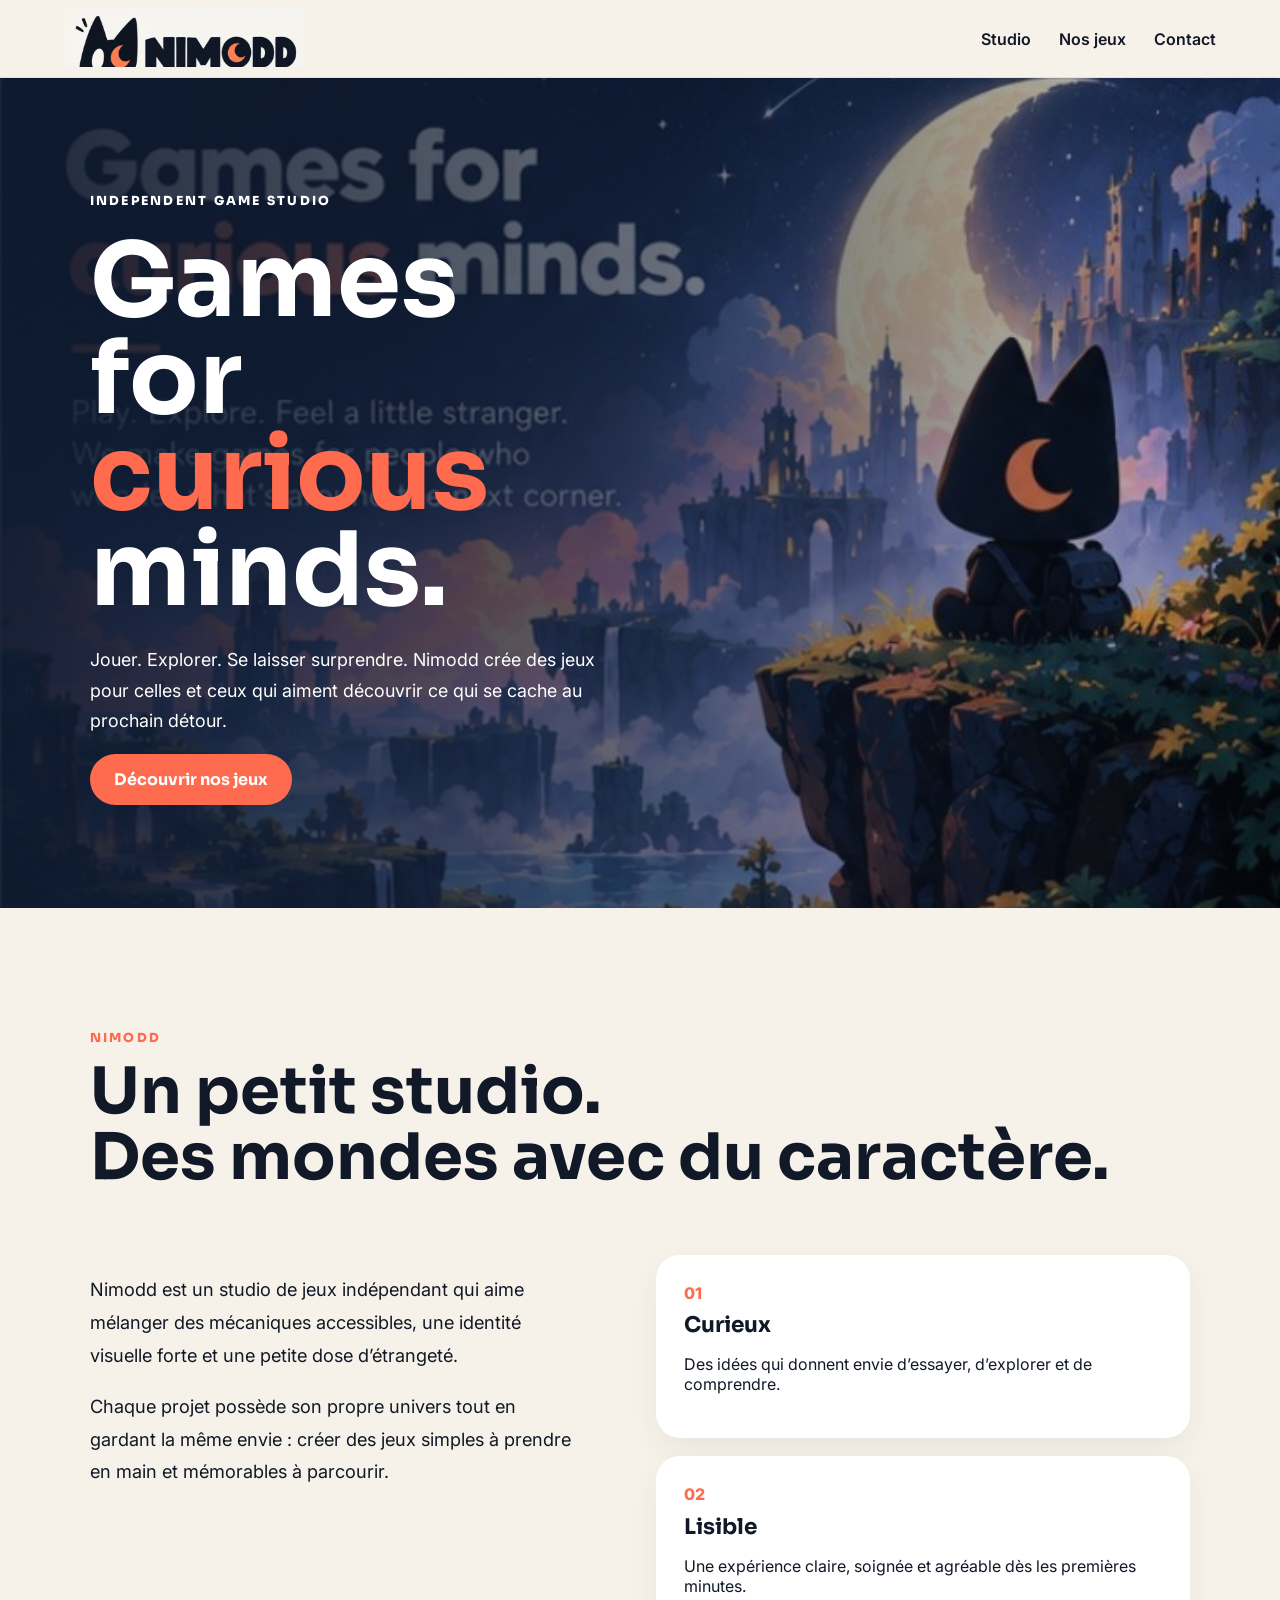
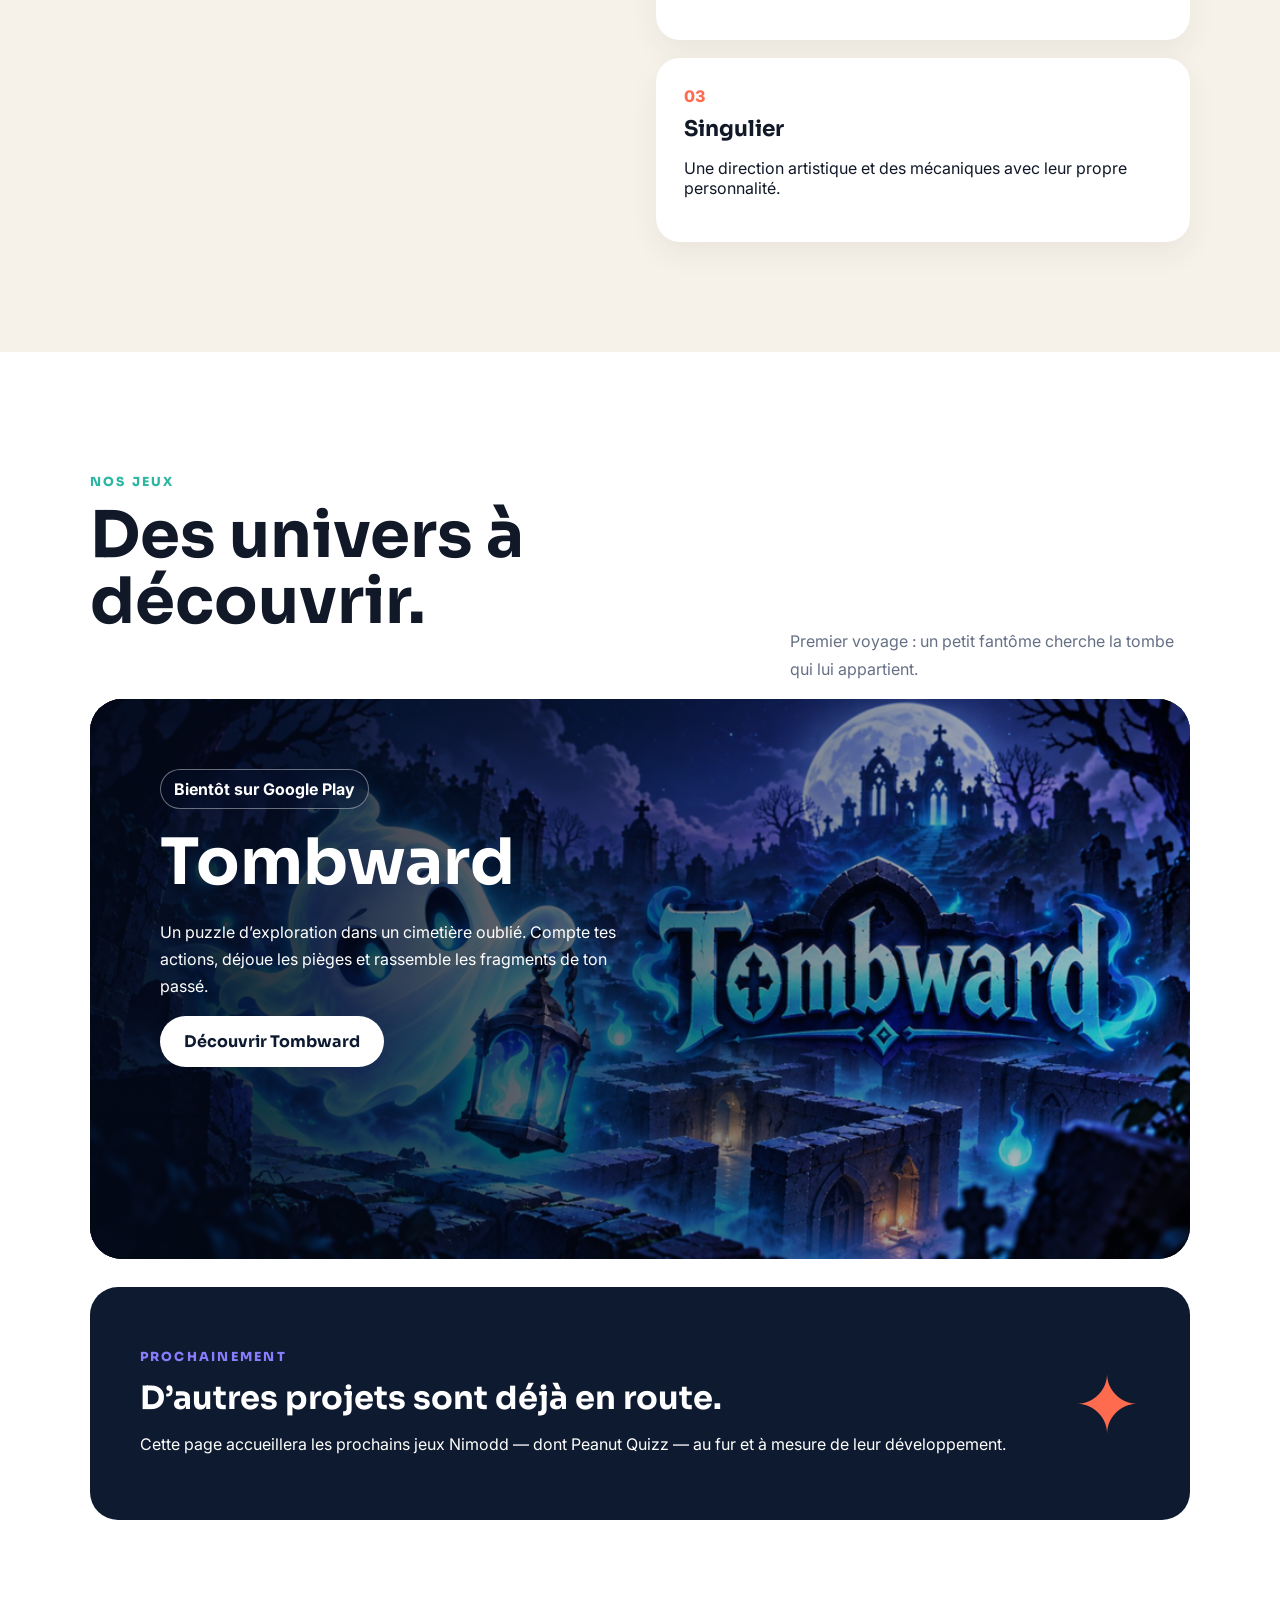
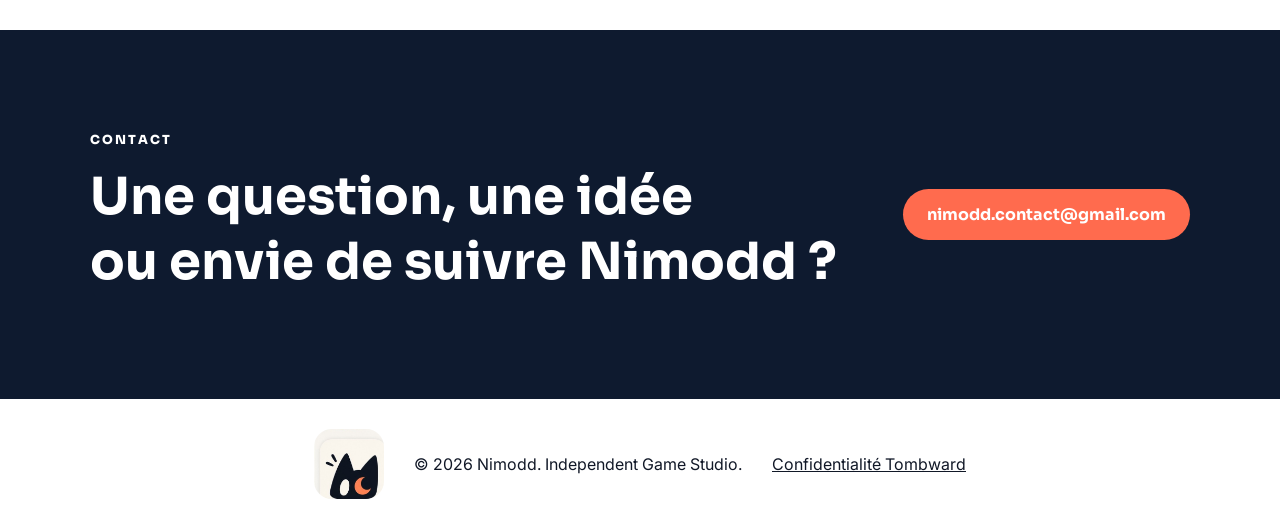
==== index.html @ 94c3b502 "Add first version of Nimodd website" ====
<!doctype html>
<html lang="fr">
<head>
  <meta charset="utf-8">
  <meta name="viewport" content="width=device-width,initial-scale=1">
  <meta name="description" content="Nimodd, studio de jeux indépendant. Des jeux pour les esprits curieux.">
  <title>Nimodd — Independent Game Studio</title>
  <link rel="preconnect" href="https://fonts.googleapis.com">
  <link rel="preconnect" href="https://fonts.gstatic.com" crossorigin>
  <link href="https://fonts.googleapis.com/css2?family=Inter:wght@400;500;600;700&family=Sora:wght@500;600;700;800&display=swap" rel="stylesheet">
  <link rel="stylesheet" href="assets/css/style.css">
</head>
<body>
  <header class="site-header">
    <a class="brand" href="#top"><img src="assets/nimodd/logo-primary.jpg" alt="Nimodd — Independent Game Studio"></a>
    <button class="menu-toggle" aria-label="Ouvrir le menu" aria-expanded="false">☰</button>
    <nav class="nav"><a href="#studio">Studio</a><a href="#games">Nos jeux</a><a href="#contact">Contact</a></nav>
  </header>
  <main id="top">
    <section class="hero">
      <img class="hero-bg" src="assets/nimodd/brand-world.jpg" alt="Univers Nimodd">
      <div class="hero-overlay"></div>
      <div class="hero-content">
        <p class="eyebrow">INDEPENDENT GAME STUDIO</p>
        <h1>Games for<br><span>curious</span> minds.</h1>
        <p>Jouer. Explorer. Se laisser surprendre. Nimodd crée des jeux pour celles et ceux qui aiment découvrir ce qui se cache au prochain détour.</p>
        <a class="button button-primary" href="#games">Découvrir nos jeux</a>
      </div>
    </section>

    <section id="studio" class="section">
      <div class="section-heading"><p class="eyebrow coral">NIMODD</p><h2>Un petit studio.<br>Des mondes avec du caractère.</h2></div>
      <div class="studio-grid">
        <div class="studio-copy"><p>Nimodd est un studio de jeux indépendant qui aime mélanger des mécaniques accessibles, une identité visuelle forte et une petite dose d’étrangeté.</p><p>Chaque projet possède son propre univers tout en gardant la même envie : créer des jeux simples à prendre en main et mémorables à parcourir.</p></div>
        <div class="values">
          <div class="value"><span>01</span><strong>Curieux</strong><p>Des idées qui donnent envie d’essayer, d’explorer et de comprendre.</p></div>
          <div class="value"><span>02</span><strong>Lisible</strong><p>Une expérience claire, soignée et agréable dès les premières minutes.</p></div>
          <div class="value"><span>03</span><strong>Singulier</strong><p>Une direction artistique et des mécaniques avec leur propre personnalité.</p></div>
        </div>
      </div>
    </section>

    <section id="games" class="section games-section">
      <div class="section-heading split-heading"><div><p class="eyebrow teal">NOS JEUX</p><h2>Des univers à découvrir.</h2></div><p>Premier voyage : un petit fantôme cherche la tombe qui lui appartient.</p></div>
      <article class="game-card">
        <img src="assets/tombward/banner.png" alt="Tombward">
        <div class="game-card-overlay"></div>
        <div class="game-card-content"><span class="status">Bientôt sur Google Play</span><h3>Tombward</h3><p>Un puzzle d’exploration dans un cimetière oublié. Compte tes actions, déjoue les pièges et rassemble les fragments de ton passé.</p><a class="button button-light" href="tombward/">Découvrir Tombward</a></div>
      </article>
      <div class="future-game"><div><p class="eyebrow lavender">PROCHAINEMENT</p><h3>D’autres projets sont déjà en route.</h3><p>Cette page accueillera les prochains jeux Nimodd — dont Peanut Quizz — au fur et à mesure de leur développement.</p></div><div class="future-symbol">✦</div></div>
    </section>

    <section id="contact" class="contact-section"><div><p class="eyebrow">CONTACT</p><h2>Une question, une idée<br>ou envie de suivre Nimodd ?</h2></div><a class="button button-primary" href="mailto:nimodd.contact@gmail.com">nimodd.contact@gmail.com</a></section>
  </main>
  <footer class="footer"><img src="assets/nimodd/logo-symbol.jpg" alt="Symbole Nimodd"><p>© <span id="year"></span> Nimodd. Independent Game Studio.</p><a href="tombward/privacy.html">Confidentialité Tombward</a></footer>
  <script src="assets/js/main.js"></script>
</body>
</html>
---- assets/css/style.css ----
:root{--midnight:#0e1a2f;--coral:#ff6b4e;--ivory:#f7f2e9;--teal:#2db7a3;--lav:#887cff;--ink:#111827;--muted:#667085}*{box-sizing:border-box}html{scroll-behavior:smooth}body{margin:0;font-family:Inter,system-ui,sans-serif;background:var(--ivory);color:var(--ink)}h1,h2,h3,.button,.eyebrow{font-family:Sora,Inter,sans-serif}.site-header{height:78px;display:flex;align-items:center;justify-content:space-between;padding:0 5vw;background:rgba(247,242,233,.96);position:sticky;top:0;z-index:30;border-bottom:1px solid rgba(14,26,47,.08)}.brand img{width:240px;height:60px;object-fit:cover;object-position:center}.nav{display:flex;gap:28px}.nav a,.wordmark{color:inherit;text-decoration:none;font-weight:600}.menu-toggle{display:none;background:none;border:0;font-size:1.5rem}.hero{min-height:82vh;position:relative;display:flex;align-items:center;overflow:hidden;background:var(--midnight)}.hero-bg{position:absolute;inset:0;width:100%;height:100%;object-fit:cover}.hero-overlay{position:absolute;inset:0;background:linear-gradient(90deg,rgba(14,26,47,.94) 0%,rgba(14,26,47,.62) 52%,rgba(14,26,47,.18) 100%)}.hero-content{position:relative;z-index:2;color:white;max-width:690px;padding:8vw 7vw}.eyebrow{letter-spacing:.18em;font-size:.78rem;font-weight:800}.hero h1{font-size:clamp(3rem,8vw,6.6rem);line-height:.94;margin:.25em 0}.hero h1 span{color:var(--coral)}.hero-content>p:not(.eyebrow){font-size:1.12rem;line-height:1.7;max-width:620px}.button{display:inline-block;text-decoration:none;border-radius:999px;padding:15px 24px;font-weight:700}.button-primary{background:var(--coral);color:white}.button-light{background:white;color:var(--midnight)}.section{padding:110px 7vw}.section-heading h2{font-size:clamp(2rem,5vw,4rem);margin:.2em 0 1em;line-height:1.03}.coral{color:var(--coral)}.teal{color:var(--teal)}.lavender{color:var(--lav)}.studio-grid{display:grid;grid-template-columns:1fr 1.1fr;gap:80px}.studio-copy{font-size:1.14rem;line-height:1.8}.values{display:grid;gap:18px}.value{background:white;border-radius:24px;padding:28px;box-shadow:0 12px 30px rgba(14,26,47,.06)}.value span{color:var(--coral);font-weight:800}.value strong{font-family:Sora;display:block;font-size:1.35rem;margin:.4em 0}.games-section{background:white}.split-heading{display:flex;align-items:end;justify-content:space-between;gap:40px}.split-heading>p{max-width:400px;color:var(--muted);line-height:1.7}.game-card{position:relative;border-radius:32px;overflow:hidden;min-height:560px;background:var(--midnight)}.game-card>img{position:absolute;width:100%;height:100%;object-fit:cover}.game-card-overlay{position:absolute;inset:0;background:linear-gradient(90deg,rgba(3,9,24,.93),rgba(3,9,24,.2))}.game-card-content{position:relative;color:#fff;z-index:2;max-width:600px;padding:70px}.game-card-content h3{font-size:4rem;margin:.2em 0}.game-card-content p{line-height:1.7}.status{display:inline-block;border:1px solid rgba(255,255,255,.4);background:rgba(7,18,43,.38);backdrop-filter:blur(10px);padding:9px 13px;border-radius:999px;font-weight:700}.future-game{margin-top:28px;border-radius:28px;background:var(--midnight);color:white;padding:50px;display:flex;justify-content:space-between;align-items:center}.future-game h3{font-size:2rem;margin:.3em 0}.future-symbol{font-size:5rem;color:var(--coral)}.contact-section{background:var(--midnight);color:white;padding:90px 7vw;display:flex;justify-content:space-between;align-items:center;gap:30px}.contact-section h2{font-size:clamp(2rem,4vw,3.5rem);margin:.3em 0}.footer{min-height:120px;display:flex;align-items:center;justify-content:center;gap:30px;flex-wrap:wrap;padding:30px 5vw;background:#fff}.footer img{width:70px;height:70px;object-fit:cover;border-radius:18px}.footer a{color:inherit}.dark-header{background:#081225;color:white;border-color:rgba(255,255,255,.08)}.tombward-page{background:#071124;color:#eaf5ff}.tomb-hero{min-height:72vh;position:relative;display:flex;align-items:end;overflow:hidden}.tomb-hero>img{position:absolute;inset:0;width:100%;height:100%;object-fit:cover}.tomb-overlay{position:absolute;inset:0;background:linear-gradient(0deg,rgba(4,10,25,.98),rgba(4,10,25,.1) 75%)}.tomb-copy{position:relative;padding:8vw 7vw;max-width:760px}.tomb-copy h1{font-size:clamp(4rem,10vw,8rem);margin:.12em 0}.tomb-tagline{font-family:Sora;font-size:1.5rem;color:#8eeaff}.button-ghost{border:1px solid #6ce9ff;color:#c7f7ff;margin-top:15px}.tomb-section{background:#08152a}.features{display:grid;grid-template-columns:repeat(2,1fr);gap:20px}.features article{padding:30px;border:1px solid rgba(118,226,255,.14);border-radius:24px;background:rgba(255,255,255,.035)}.features h3{color:#9eeeff}.features p{color:#bcc9dc;line-height:1.7}.gallery-section{background:#050d1d}.screens{display:grid;grid-template-columns:repeat(5,1fr);gap:16px;overflow-x:auto}.screens img{width:100%;min-width:210px;border-radius:20px;border:1px solid rgba(255,255,255,.12)}.story-cta{padding:90px 7vw;background:linear-gradient(135deg,#101c3c,#061124);display:grid;grid-template-columns:260px 1fr;align-items:center;gap:50px}.story-cta img{width:100%;border-radius:30px}.story-cta h2{font-size:clamp(2.2rem,5vw,4.5rem);margin:.2em 0}.tomb-footer{background:#050b18;color:#b6c7dc}.legal{max-width:850px;margin:auto;padding:80px 24px;line-height:1.75}.legal h1{font-size:2.5rem}.legal h2{margin-top:2em}.legal-note{padding:20px;border-radius:14px;background:#fff3cd;color:#664d03}@media(max-width:800px){.site-header{height:auto;min-height:72px}.brand img{width:190px;height:50px}.menu-toggle{display:block}.nav{display:none;position:absolute;top:72px;left:0;right:0;background:var(--ivory);padding:20px 7vw;flex-direction:column}.dark-header .nav{background:#081225}.nav.open{display:flex}.hero{min-height:74vh}.hero-content{padding:80px 7vw}.section{padding:75px 7vw}.studio-grid,.story-cta{grid-template-columns:1fr}.features{grid-template-columns:1fr}.split-heading,.contact-section{align-items:flex-start;flex-direction:column}.game-card{min-height:640px}.game-card-content{padding:45px 28px}.game-card-content h3{font-size:3rem}.screens{grid-template-columns:repeat(5,72vw)}.footer{font-size:.85rem}}
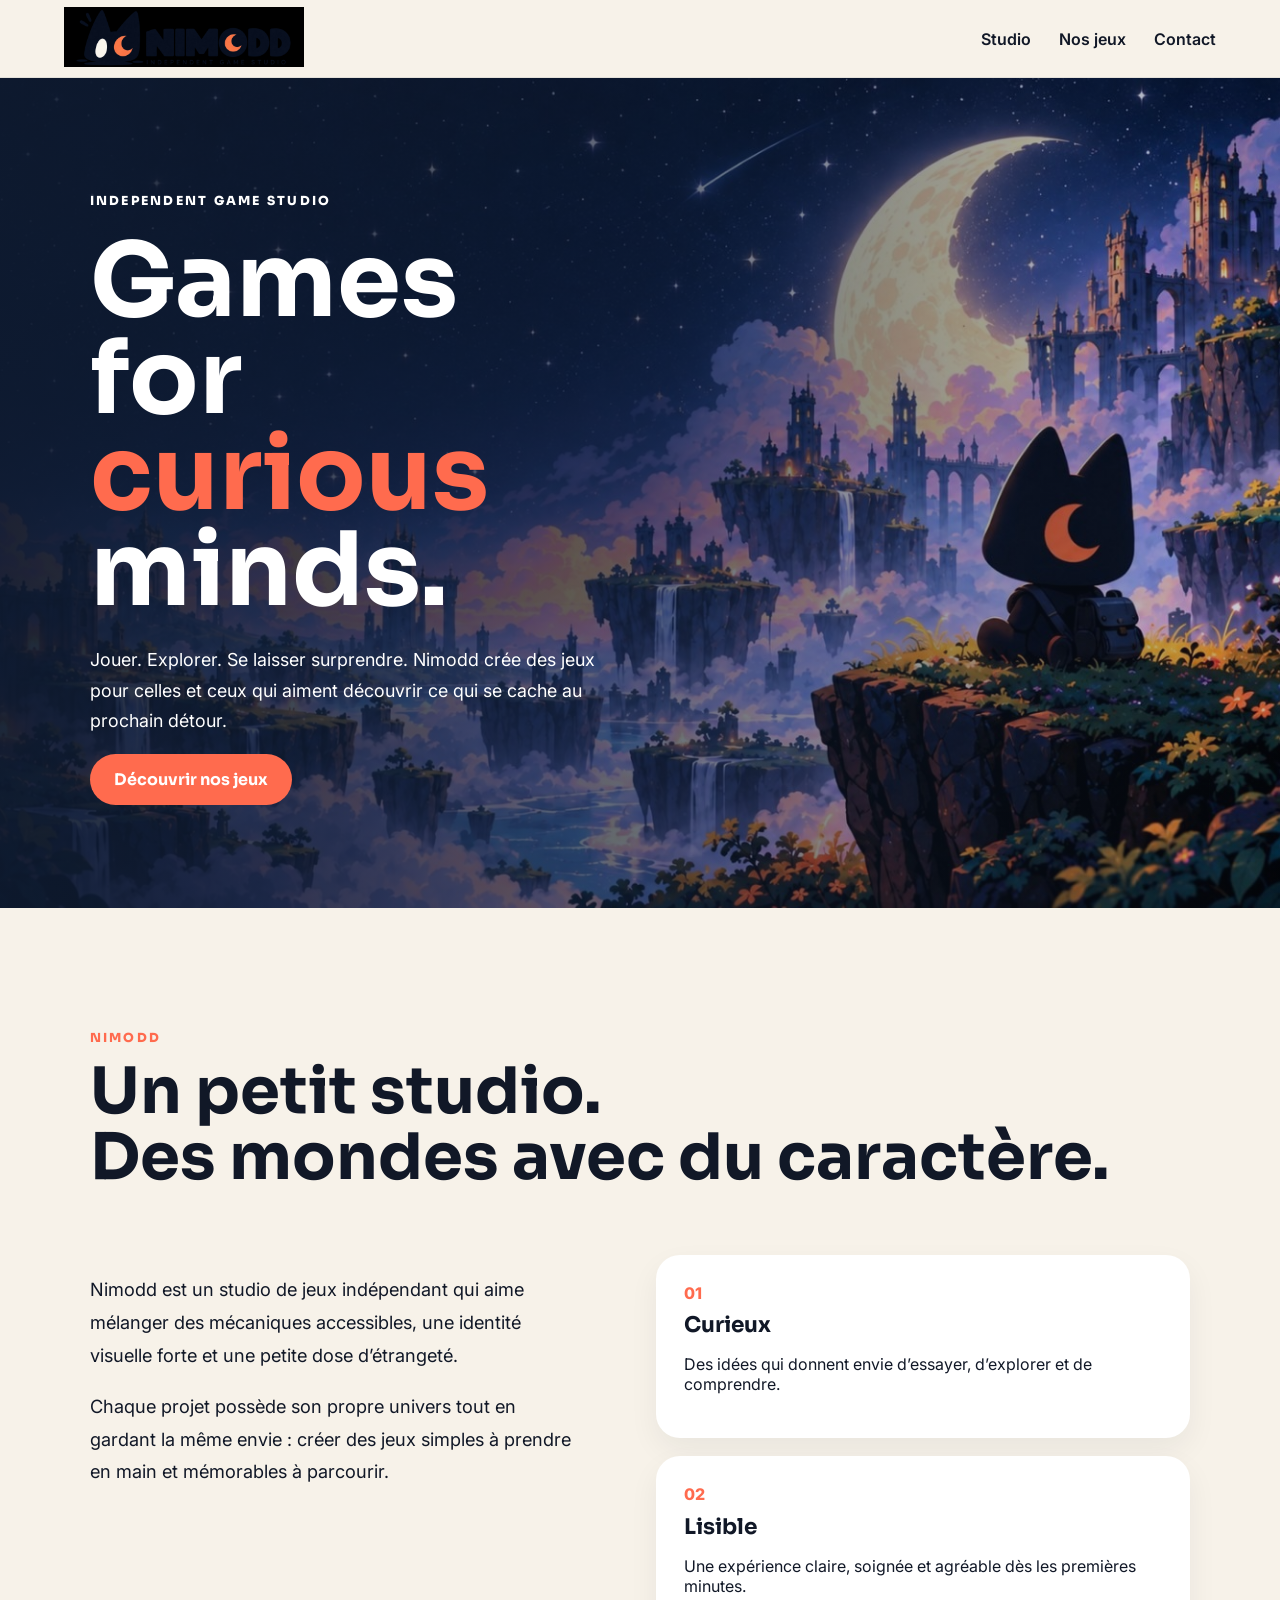
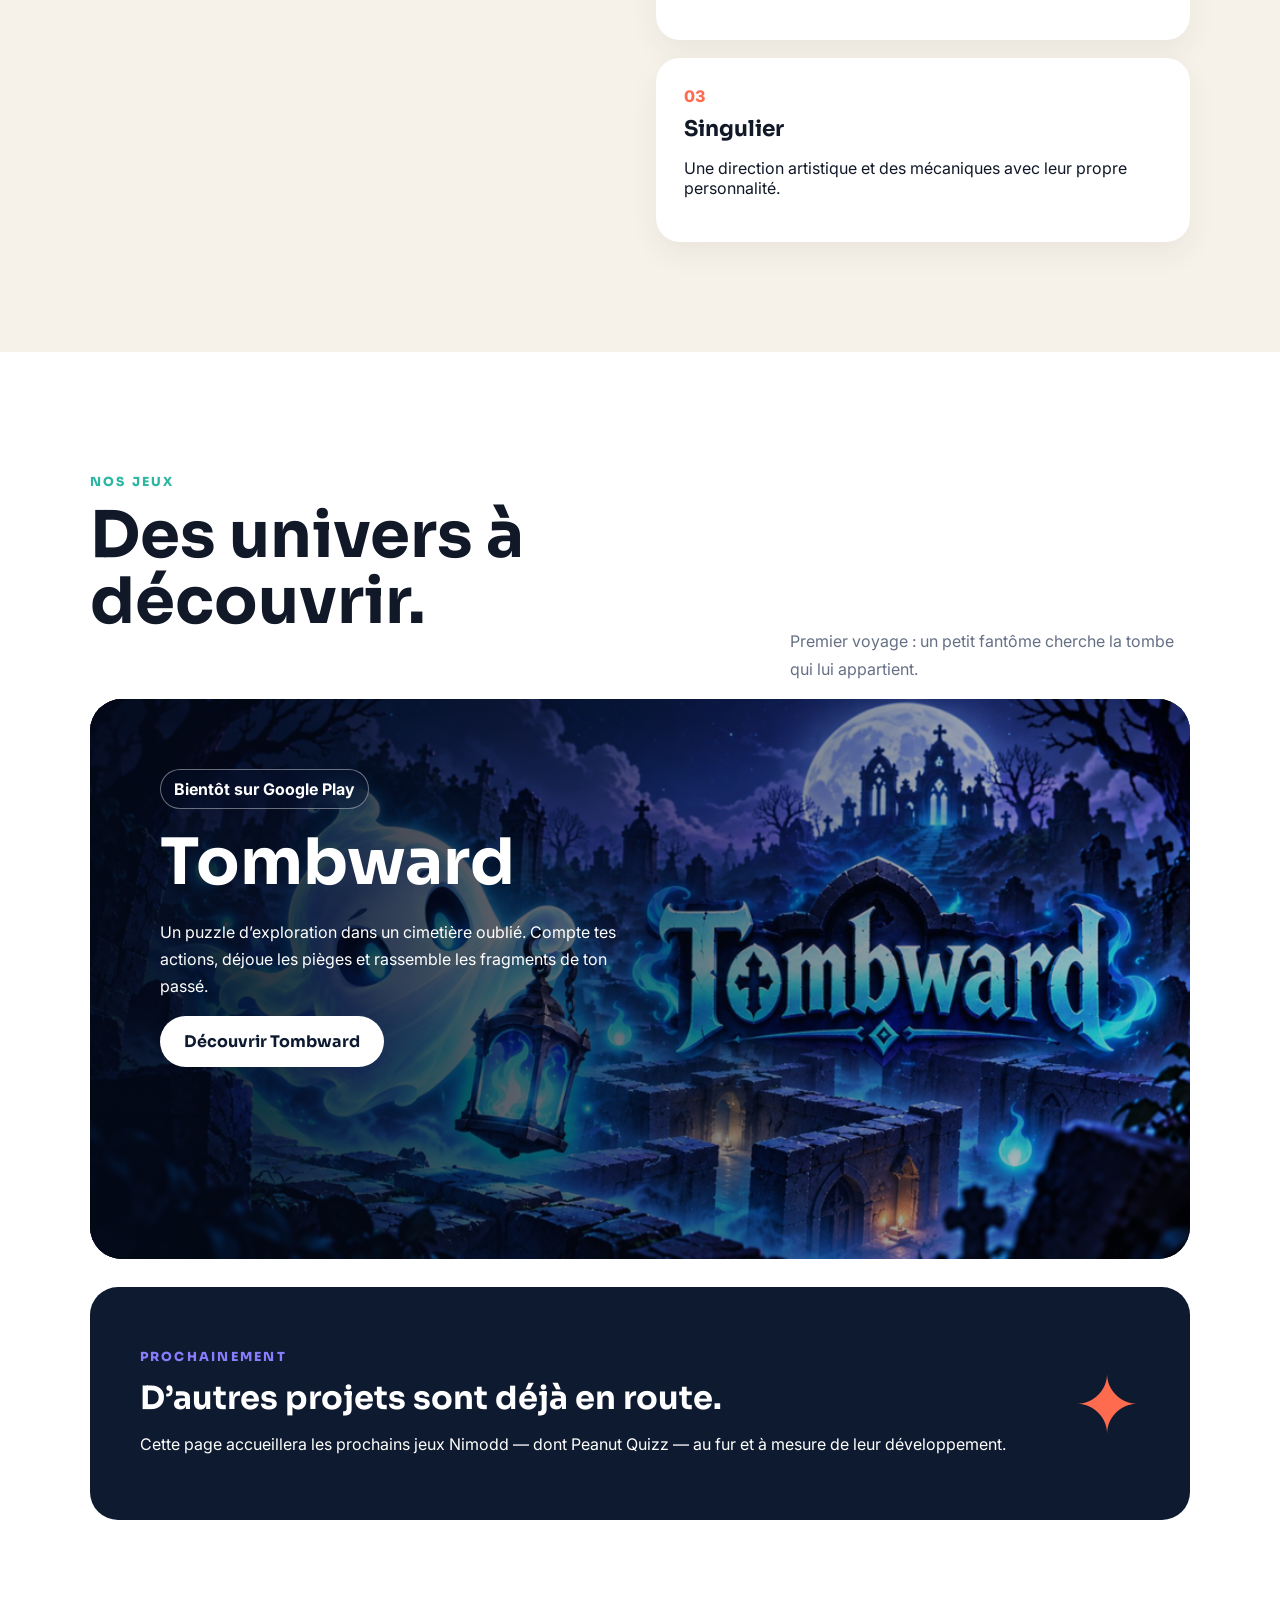
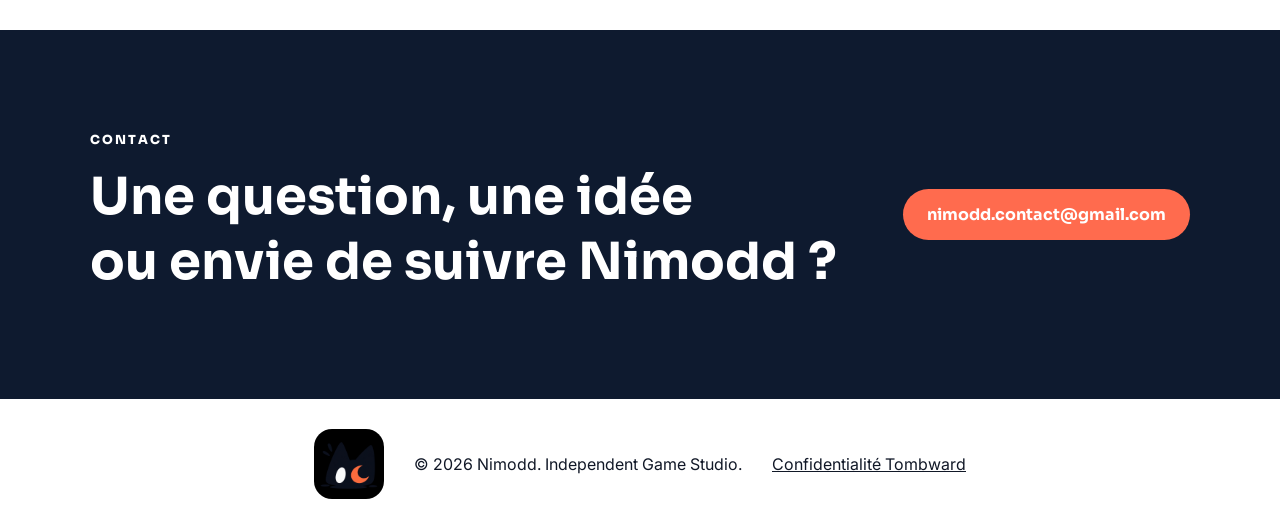
==== commit 3dee345c: "Update mobile Tombward visuals" ====
--- a/index.html
+++ b/index.html
@@ -12,7 +12,7 @@
 </head>
 <body>
   <header class="site-header">
-    <a class="brand" href="#top"><img src="assets/nimodd/logo-primary.jpg" alt="Nimodd — Independent Game Studio"></a>
+    <a class="brand" href="#top"><img src="assets/nimodd/logo-primary.png" alt="Nimodd — Independent Game Studio"></a>
     <button class="menu-toggle" aria-label="Ouvrir le menu" aria-expanded="false">☰</button>
     <nav class="nav"><a href="#studio">Studio</a><a href="#games">Nos jeux</a><a href="#contact">Contact</a></nav>
   </header>
@@ -43,7 +43,10 @@
     <section id="games" class="section games-section">
       <div class="section-heading split-heading"><div><p class="eyebrow teal">NOS JEUX</p><h2>Des univers à découvrir.</h2></div><p>Premier voyage : un petit fantôme cherche la tombe qui lui appartient.</p></div>
       <article class="game-card">
-        <img src="assets/tombward/banner.png" alt="Tombward">
+        <picture>
+          <source media="(max-width: 800px)" srcset="assets/tombward/mobile-hero.png">
+          <img src="assets/tombward/banner.png" alt="Tombward">
+        </picture>
         <div class="game-card-overlay"></div>
         <div class="game-card-content"><span class="status">Bientôt sur Google Play</span><h3>Tombward</h3><p>Un puzzle d’exploration dans un cimetière oublié. Compte tes actions, déjoue les pièges et rassemble les fragments de ton passé.</p><a class="button button-light" href="tombward/">Découvrir Tombward</a></div>
       </article>
@@ -52,7 +55,7 @@
 
     <section id="contact" class="contact-section"><div><p class="eyebrow">CONTACT</p><h2>Une question, une idée<br>ou envie de suivre Nimodd ?</h2></div><a class="button button-primary" href="mailto:nimodd.contact@gmail.com">nimodd.contact@gmail.com</a></section>
   </main>
-  <footer class="footer"><img src="assets/nimodd/logo-symbol.jpg" alt="Symbole Nimodd"><p>© <span id="year"></span> Nimodd. Independent Game Studio.</p><a href="tombward/privacy.html">Confidentialité Tombward</a></footer>
+  <footer class="footer"><img src="assets/nimodd/logo-symbol.png" alt="Symbole Nimodd"><p>© <span id="year"></span> Nimodd. Independent Game Studio.</p><a href="tombward/privacy.html">Confidentialité Tombward</a></footer>
   <script src="assets/js/main.js"></script>
 </body>
 </html>
--- a/assets/css/style.css
+++ b/assets/css/style.css
@@ -1,2 +1,2 @@
 
-:root{--midnight:#0e1a2f;--coral:#ff6b4e;--ivory:#f7f2e9;--teal:#2db7a3;--lav:#887cff;--ink:#111827;--muted:#667085}*{box-sizing:border-box}html{scroll-behavior:smooth}body{margin:0;font-family:Inter,system-ui,sans-serif;background:var(--ivory);color:var(--ink)}h1,h2,h3,.button,.eyebrow{font-family:Sora,Inter,sans-serif}.site-header{height:78px;display:flex;align-items:center;justify-content:space-between;padding:0 5vw;background:rgba(247,242,233,.96);position:sticky;top:0;z-index:30;border-bottom:1px solid rgba(14,26,47,.08)}.brand img{width:240px;height:60px;object-fit:cover;object-position:center}.nav{display:flex;gap:28px}.nav a,.wordmark{color:inherit;text-decoration:none;font-weight:600}.menu-toggle{display:none;background:none;border:0;font-size:1.5rem}.hero{min-height:82vh;position:relative;display:flex;align-items:center;overflow:hidden;background:var(--midnight)}.hero-bg{position:absolute;inset:0;width:100%;height:100%;object-fit:cover}.hero-overlay{position:absolute;inset:0;background:linear-gradient(90deg,rgba(14,26,47,.94) 0%,rgba(14,26,47,.62) 52%,rgba(14,26,47,.18) 100%)}.hero-content{position:relative;z-index:2;color:white;max-width:690px;padding:8vw 7vw}.eyebrow{letter-spacing:.18em;font-size:.78rem;font-weight:800}.hero h1{font-size:clamp(3rem,8vw,6.6rem);line-height:.94;margin:.25em 0}.hero h1 span{color:var(--coral)}.hero-content>p:not(.eyebrow){font-size:1.12rem;line-height:1.7;max-width:620px}.button{display:inline-block;text-decoration:none;border-radius:999px;padding:15px 24px;font-weight:700}.button-primary{background:var(--coral);color:white}.button-light{background:white;color:var(--midnight)}.section{padding:110px 7vw}.section-heading h2{font-size:clamp(2rem,5vw,4rem);margin:.2em 0 1em;line-height:1.03}.coral{color:var(--coral)}.teal{color:var(--teal)}.lavender{color:var(--lav)}.studio-grid{display:grid;grid-template-columns:1fr 1.1fr;gap:80px}.studio-copy{font-size:1.14rem;line-height:1.8}.values{display:grid;gap:18px}.value{background:white;border-radius:24px;padding:28px;box-shadow:0 12px 30px rgba(14,26,47,.06)}.value span{color:var(--coral);font-weight:800}.value strong{font-family:Sora;display:block;font-size:1.35rem;margin:.4em 0}.games-section{background:white}.split-heading{display:flex;align-items:end;justify-content:space-between;gap:40px}.split-heading>p{max-width:400px;color:var(--muted);line-height:1.7}.game-card{position:relative;border-radius:32px;overflow:hidden;min-height:560px;background:var(--midnight)}.game-card>img{position:absolute;width:100%;height:100%;object-fit:cover}.game-card-overlay{position:absolute;inset:0;background:linear-gradient(90deg,rgba(3,9,24,.93),rgba(3,9,24,.2))}.game-card-content{position:relative;color:#fff;z-index:2;max-width:600px;padding:70px}.game-card-content h3{font-size:4rem;margin:.2em 0}.game-card-content p{line-height:1.7}.status{display:inline-block;border:1px solid rgba(255,255,255,.4);background:rgba(7,18,43,.38);backdrop-filter:blur(10px);padding:9px 13px;border-radius:999px;font-weight:700}.future-game{margin-top:28px;border-radius:28px;background:var(--midnight);color:white;padding:50px;display:flex;justify-content:space-between;align-items:center}.future-game h3{font-size:2rem;margin:.3em 0}.future-symbol{font-size:5rem;color:var(--coral)}.contact-section{background:var(--midnight);color:white;padding:90px 7vw;display:flex;justify-content:space-between;align-items:center;gap:30px}.contact-section h2{font-size:clamp(2rem,4vw,3.5rem);margin:.3em 0}.footer{min-height:120px;display:flex;align-items:center;justify-content:center;gap:30px;flex-wrap:wrap;padding:30px 5vw;background:#fff}.footer img{width:70px;height:70px;object-fit:cover;border-radius:18px}.footer a{color:inherit}.dark-header{background:#081225;color:white;border-color:rgba(255,255,255,.08)}.tombward-page{background:#071124;color:#eaf5ff}.tomb-hero{min-height:72vh;position:relative;display:flex;align-items:end;overflow:hidden}.tomb-hero>img{position:absolute;inset:0;width:100%;height:100%;object-fit:cover}.tomb-overlay{position:absolute;inset:0;background:linear-gradient(0deg,rgba(4,10,25,.98),rgba(4,10,25,.1) 75%)}.tomb-copy{position:relative;padding:8vw 7vw;max-width:760px}.tomb-copy h1{font-size:clamp(4rem,10vw,8rem);margin:.12em 0}.tomb-tagline{font-family:Sora;font-size:1.5rem;color:#8eeaff}.button-ghost{border:1px solid #6ce9ff;color:#c7f7ff;margin-top:15px}.tomb-section{background:#08152a}.features{display:grid;grid-template-columns:repeat(2,1fr);gap:20px}.features article{padding:30px;border:1px solid rgba(118,226,255,.14);border-radius:24px;background:rgba(255,255,255,.035)}.features h3{color:#9eeeff}.features p{color:#bcc9dc;line-height:1.7}.gallery-section{background:#050d1d}.screens{display:grid;grid-template-columns:repeat(5,1fr);gap:16px;overflow-x:auto}.screens img{width:100%;min-width:210px;border-radius:20px;border:1px solid rgba(255,255,255,.12)}.story-cta{padding:90px 7vw;background:linear-gradient(135deg,#101c3c,#061124);display:grid;grid-template-columns:260px 1fr;align-items:center;gap:50px}.story-cta img{width:100%;border-radius:30px}.story-cta h2{font-size:clamp(2.2rem,5vw,4.5rem);margin:.2em 0}.tomb-footer{background:#050b18;color:#b6c7dc}.legal{max-width:850px;margin:auto;padding:80px 24px;line-height:1.75}.legal h1{font-size:2.5rem}.legal h2{margin-top:2em}.legal-note{padding:20px;border-radius:14px;background:#fff3cd;color:#664d03}@media(max-width:800px){.site-header{height:auto;min-height:72px}.brand img{width:190px;height:50px}.menu-toggle{display:block}.nav{display:none;position:absolute;top:72px;left:0;right:0;background:var(--ivory);padding:20px 7vw;flex-direction:column}.dark-header .nav{background:#081225}.nav.open{display:flex}.hero{min-height:74vh}.hero-content{padding:80px 7vw}.section{padding:75px 7vw}.studio-grid,.story-cta{grid-template-columns:1fr}.features{grid-template-columns:1fr}.split-heading,.contact-section{align-items:flex-start;flex-direction:column}.game-card{min-height:640px}.game-card-content{padding:45px 28px}.game-card-content h3{font-size:3rem}.screens{grid-template-columns:repeat(5,72vw)}.footer{font-size:.85rem}}
+:root{--midnight:#0e1a2f;--coral:#ff6b4e;--ivory:#f7f2e9;--teal:#2db7a3;--lav:#887cff;--ink:#111827;--muted:#667085}*{box-sizing:border-box}html{scroll-behavior:smooth}body{margin:0;font-family:Inter,system-ui,sans-serif;background:var(--ivory);color:var(--ink)}h1,h2,h3,.button,.eyebrow{font-family:Sora,Inter,sans-serif}.site-header{height:78px;display:flex;align-items:center;justify-content:space-between;padding:0 5vw;background:rgba(247,242,233,.96);position:sticky;top:0;z-index:30;border-bottom:1px solid rgba(14,26,47,.08)}.brand img{width:240px;height:60px;object-fit:cover;object-position:center}.nav{display:flex;gap:28px}.nav a,.wordmark{color:inherit;text-decoration:none;font-weight:600}.menu-toggle{display:none;background:none;border:0;font-size:1.5rem}.hero{min-height:82vh;position:relative;display:flex;align-items:center;overflow:hidden;background:var(--midnight)}.hero-bg{position:absolute;inset:0;width:100%;height:100%;object-fit:cover}.hero-overlay{position:absolute;inset:0;background:linear-gradient(90deg,rgba(14,26,47,.94) 0%,rgba(14,26,47,.62) 52%,rgba(14,26,47,.18) 100%)}.hero-content{position:relative;z-index:2;color:white;max-width:690px;padding:8vw 7vw}.eyebrow{letter-spacing:.18em;font-size:.78rem;font-weight:800}.hero h1{font-size:clamp(3rem,8vw,6.6rem);line-height:.94;margin:.25em 0}.hero h1 span{color:var(--coral)}.hero-content>p:not(.eyebrow){font-size:1.12rem;line-height:1.7;max-width:620px}.button{display:inline-block;text-decoration:none;border-radius:999px;padding:15px 24px;font-weight:700}.button-primary{background:var(--coral);color:white}.button-light{background:white;color:var(--midnight)}.section{padding:110px 7vw}.section-heading h2{font-size:clamp(2rem,5vw,4rem);margin:.2em 0 1em;line-height:1.03}.coral{color:var(--coral)}.teal{color:var(--teal)}.lavender{color:var(--lav)}.studio-grid{display:grid;grid-template-columns:1fr 1.1fr;gap:80px}.studio-copy{font-size:1.14rem;line-height:1.8}.values{display:grid;gap:18px}.value{background:white;border-radius:24px;padding:28px;box-shadow:0 12px 30px rgba(14,26,47,.06)}.value span{color:var(--coral);font-weight:800}.value strong{font-family:Sora;display:block;font-size:1.35rem;margin:.4em 0}.games-section{background:white}.split-heading{display:flex;align-items:end;justify-content:space-between;gap:40px}.split-heading>p{max-width:400px;color:var(--muted);line-height:1.7}.game-card{position:relative;border-radius:32px;overflow:hidden;min-height:560px;background:var(--midnight)}.game-card>picture,.game-card>img{position:absolute;inset:0;width:100%;height:100%}.game-card>picture>img,.game-card>img{width:100%;height:100%;object-fit:cover}.game-card-overlay{position:absolute;inset:0;background:linear-gradient(90deg,rgba(3,9,24,.93),rgba(3,9,24,.2))}.game-card-content{position:relative;color:#fff;z-index:2;max-width:600px;padding:70px}.game-card-content h3{font-size:4rem;margin:.2em 0}.game-card-content p{line-height:1.7}.status{display:inline-block;border:1px solid rgba(255,255,255,.4);background:rgba(7,18,43,.38);backdrop-filter:blur(10px);padding:9px 13px;border-radius:999px;font-weight:700}.future-game{margin-top:28px;border-radius:28px;background:var(--midnight);color:white;padding:50px;display:flex;justify-content:space-between;align-items:center}.future-game h3{font-size:2rem;margin:.3em 0}.future-symbol{font-size:5rem;color:var(--coral)}.contact-section{background:var(--midnight);color:white;padding:90px 7vw;display:flex;justify-content:space-between;align-items:center;gap:30px}.contact-section h2{font-size:clamp(2rem,4vw,3.5rem);margin:.3em 0}.footer{min-height:120px;display:flex;align-items:center;justify-content:center;gap:30px;flex-wrap:wrap;padding:30px 5vw;background:#fff}.footer img{width:70px;height:70px;object-fit:cover;border-radius:18px}.footer a{color:inherit}.dark-header{background:#081225;color:white;border-color:rgba(255,255,255,.08)}.tombward-page{background:#071124;color:#eaf5ff}.tomb-hero{min-height:72vh;position:relative;display:flex;align-items:end;overflow:hidden}.tomb-hero>picture,.tomb-hero>img{position:absolute;inset:0;width:100%;height:100%}.tomb-hero>picture>img,.tomb-hero>img{width:100%;height:100%;object-fit:cover}.tomb-overlay{position:absolute;inset:0;background:linear-gradient(0deg,rgba(4,10,25,.98),rgba(4,10,25,.1) 75%)}.tomb-copy{position:relative;padding:8vw 7vw;max-width:760px}.tomb-copy h1{font-size:clamp(4rem,10vw,8rem);margin:.12em 0}.tomb-tagline{font-family:Sora;font-size:1.5rem;color:#8eeaff}.button-ghost{border:1px solid #6ce9ff;color:#c7f7ff;margin-top:15px}.tomb-section{background:#08152a}.features{display:grid;grid-template-columns:repeat(2,1fr);gap:20px}.features article{padding:30px;border:1px solid rgba(118,226,255,.14);border-radius:24px;background:rgba(255,255,255,.035)}.features h3{color:#9eeeff}.features p{color:#bcc9dc;line-height:1.7}.gallery-section{background:#050d1d}.screens{display:grid;grid-template-columns:repeat(5,1fr);gap:16px;overflow-x:auto}.screens img{width:100%;min-width:210px;border-radius:20px;border:1px solid rgba(255,255,255,.12)}.story-cta{padding:90px 7vw;background:linear-gradient(135deg,#101c3c,#061124);display:grid;grid-template-columns:260px 1fr;align-items:center;gap:50px}.story-cta img{width:100%;border-radius:30px}.story-cta h2{font-size:clamp(2.2rem,5vw,4.5rem);margin:.2em 0}.tomb-footer{background:#050b18;color:#b6c7dc}.legal{max-width:850px;margin:auto;padding:80px 24px;line-height:1.75}.legal h1{font-size:2.5rem}.legal h2{margin-top:2em}.legal-note{padding:20px;border-radius:14px;background:#fff3cd;color:#664d03}@media(max-width:800px){.site-header{height:auto;min-height:72px}.brand img{width:190px;height:50px}.menu-toggle{display:block}.nav{display:none;position:absolute;top:72px;left:0;right:0;background:var(--ivory);padding:20px 7vw;flex-direction:column}.dark-header .nav{background:#081225}.nav.open{display:flex}.hero{min-height:74vh}.hero-content{padding:80px 7vw}.section{padding:75px 7vw}.studio-grid,.story-cta{grid-template-columns:1fr}.features{grid-template-columns:1fr}.split-heading,.contact-section{align-items:flex-start;flex-direction:column}.game-card{min-height:640px}.game-card-content{padding:45px 28px}.game-card-content h3{font-size:3rem}.game-card picture>img{object-position:center 18%}.tomb-hero{min-height:86vh}.tomb-hero picture>img{object-position:center 22%}.tomb-copy{padding:10vw 7vw 9vw;max-width:none}.tomb-copy h1{font-size:clamp(3.6rem,18vw,5.4rem)}.screens{grid-template-columns:repeat(5,72vw)}.footer{font-size:.85rem}}
